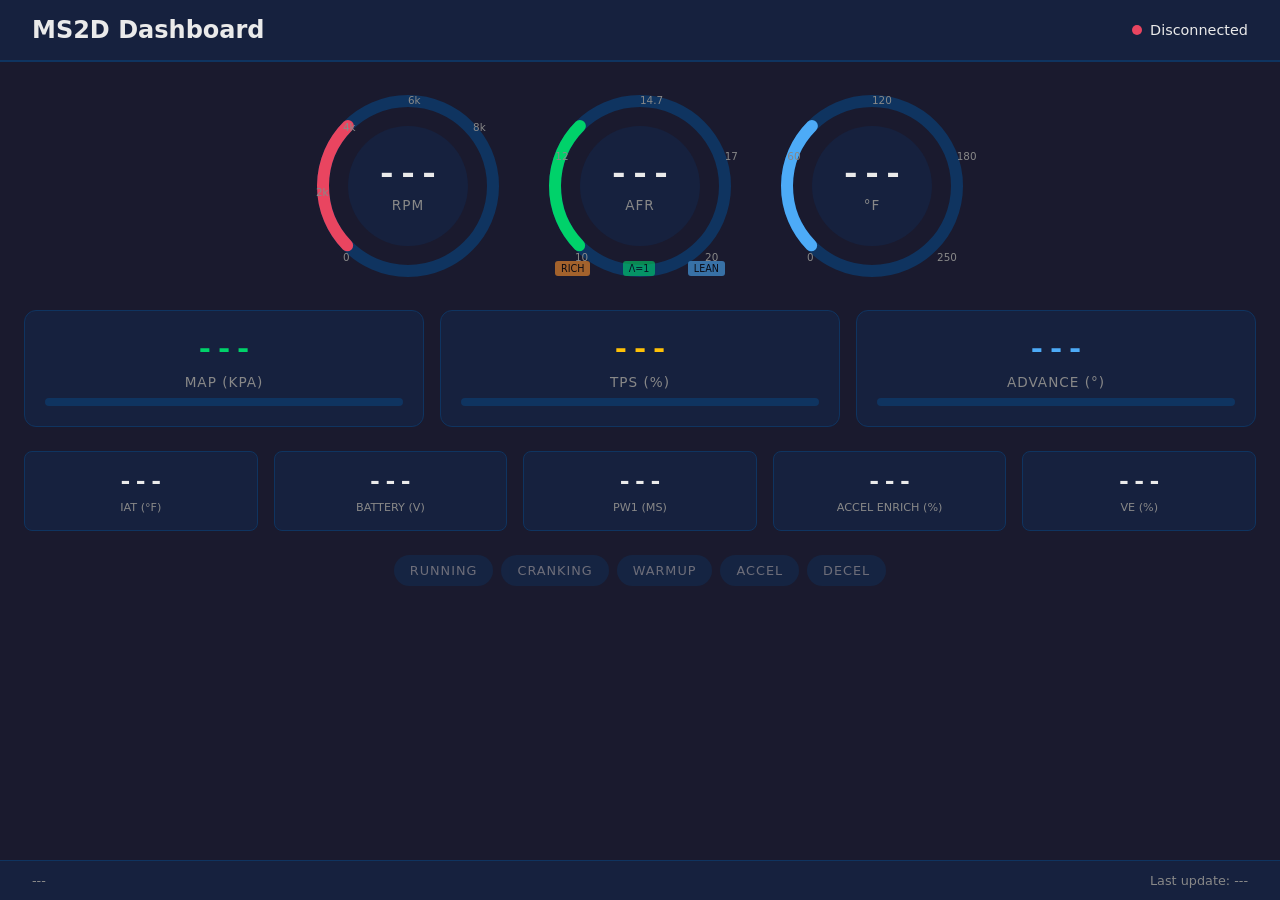
==== ms2d-dashboard/public/index.html @ 16f5a882 "Big one" ====
<!DOCTYPE html>
<html lang="en">
<head>
  <meta charset="UTF-8">
  <meta name="viewport" content="width=device-width, initial-scale=1.0">
  <title>MS2D Dashboard</title>
  <link rel="stylesheet" href="style.css">
</head>
<body>
  <header>
    <h1>MS2D Dashboard</h1>
    <div id="status" class="status disconnected">
      <span class="dot"></span>
      <span id="status-text">Disconnected</span>
    </div>
  </header>

  <main>
    <!-- Round Gauges -->
    <section class="round-gauges">
      <!-- RPM Gauge -->
      <div class="round-gauge" data-gauge="rpm">
        <svg viewBox="0 0 200 200">
          <circle class="gauge-bg" cx="100" cy="100" r="85" />
          <circle class="gauge-arc" id="rpm-arc" cx="100" cy="100" r="85" />
          <circle class="gauge-center" cx="100" cy="100" r="60" />
        </svg>
        <div class="gauge-content">
          <div class="gauge-value" id="rpm-round">---</div>
          <div class="gauge-unit">RPM</div>
        </div>
        <div class="gauge-ticks">
          <span class="tick" style="--angle: -135deg">0</span>
          <span class="tick" style="--angle: -90deg">2k</span>
          <span class="tick" style="--angle: -45deg">4k</span>
          <span class="tick" style="--angle: 0deg">6k</span>
          <span class="tick" style="--angle: 45deg">8k</span>
        </div>
      </div>

      <!-- AFR Gauge -->
      <div class="round-gauge" data-gauge="afr">
        <svg viewBox="0 0 200 200">
          <circle class="gauge-bg" cx="100" cy="100" r="85" />
          <circle class="gauge-arc afr-arc" id="afr-arc" cx="100" cy="100" r="85" />
          <circle class="gauge-center" cx="100" cy="100" r="60" />
        </svg>
        <div class="gauge-content">
          <div class="gauge-value" id="afr-round">---</div>
          <div class="gauge-unit">AFR</div>
        </div>
        <div class="gauge-ticks">
          <span class="tick" style="--angle: -135deg">10</span>
          <span class="tick" style="--angle: -67deg">12</span>
          <span class="tick" style="--angle: 0deg">14.7</span>
          <span class="tick" style="--angle: 67deg">17</span>
          <span class="tick" style="--angle: 135deg">20</span>
        </div>
        <div class="afr-zones">
          <span class="zone rich">Rich</span>
          <span class="zone stoich">λ=1</span>
          <span class="zone lean">Lean</span>
        </div>
      </div>

      <!-- Coolant Gauge -->
      <div class="round-gauge" data-gauge="coolant">
        <svg viewBox="0 0 200 200">
          <circle class="gauge-bg" cx="100" cy="100" r="85" />
          <circle class="gauge-arc coolant-arc" id="coolant-arc" cx="100" cy="100" r="85" />
          <circle class="gauge-center" cx="100" cy="100" r="60" />
        </svg>
        <div class="gauge-content">
          <div class="gauge-value" id="coolant-round">---</div>
          <div class="gauge-unit">°F</div>
        </div>
        <div class="gauge-ticks">
          <span class="tick" style="--angle: -135deg">0</span>
          <span class="tick" style="--angle: -67deg">60</span>
          <span class="tick" style="--angle: 0deg">120</span>
          <span class="tick" style="--angle: 67deg">180</span>
          <span class="tick" style="--angle: 135deg">250</span>
        </div>
      </div>
    </section>

    <!-- Bar Gauges -->
    <section class="gauges">
      <div class="gauge map">
        <div class="gauge-value" id="map">---</div>
        <div class="gauge-label">MAP (kPa)</div>
        <div class="gauge-bar">
          <div class="gauge-fill" id="map-bar"></div>
        </div>
      </div>

      <div class="gauge tps">
        <div class="gauge-value" id="tps">---</div>
        <div class="gauge-label">TPS (%)</div>
        <div class="gauge-bar">
          <div class="gauge-fill" id="tps-bar"></div>
        </div>
      </div>

      <div class="gauge advance-gauge">
        <div class="gauge-value" id="advance">---</div>
        <div class="gauge-label">Advance (°)</div>
        <div class="gauge-bar">
          <div class="gauge-fill" id="advance-bar"></div>
        </div>
      </div>
    </section>

    <!-- Secondary Values -->
    <section class="values">
      <div class="value-card">
        <div class="value" id="mat">---</div>
        <div class="label">IAT (°F)</div>
      </div>

      <div class="value-card">
        <div class="value" id="batteryVoltage">---</div>
        <div class="label">Battery (V)</div>
      </div>

      <div class="value-card">
        <div class="value" id="pulseWidth1">---</div>
        <div class="label">PW1 (ms)</div>
      </div>

      <div class="value-card">
        <div class="value" id="dutyCycle1">---</div>
        <div class="label">Accel Enrich (%)</div>
      </div>

      <div class="value-card">
        <div class="value" id="veCurr1">---</div>
        <div class="label">VE (%)</div>
      </div>
    </section>

    <!-- Engine Status Flags -->
    <section class="flags">
      <div class="flag" id="flag-running">Running</div>
      <div class="flag" id="flag-cranking">Cranking</div>
      <div class="flag" id="flag-warmup">Warmup</div>
      <div class="flag" id="flag-accel">Accel</div>
      <div class="flag" id="flag-decel">Decel</div>
    </section>
  </main>

  <footer>
    <span id="signature">---</span>
    <span id="poll-time">Last update: ---</span>
  </footer>

  <script src="app.js"></script>
</body>
</html>
---- ms2d-dashboard/public/style.css ----
* {
  box-sizing: border-box;
  margin: 0;
  padding: 0;
}

:root {
  --bg-dark: #1a1a2e;
  --bg-card: #16213e;
  --accent: #0f3460;
  --highlight: #e94560;
  --text: #eaeaea;
  --text-dim: #888;
  --green: #00d26a;
  --yellow: #ffc107;
  --red: #e94560;
  --blue: #4dabf7;
  --orange: #ff922b;
}

body {
  font-family: 'Segoe UI', system-ui, sans-serif;
  background: var(--bg-dark);
  color: var(--text);
  min-height: 100vh;
  display: flex;
  flex-direction: column;
}

header {
  display: flex;
  justify-content: space-between;
  align-items: center;
  padding: 1rem 2rem;
  background: var(--bg-card);
  border-bottom: 2px solid var(--accent);
}

header h1 {
  font-size: 1.5rem;
  font-weight: 600;
}

.status {
  display: flex;
  align-items: center;
  gap: 0.5rem;
  font-size: 0.9rem;
}

.status .dot {
  width: 10px;
  height: 10px;
  border-radius: 50%;
  background: var(--red);
}

.status.connected .dot {
  background: var(--green);
  box-shadow: 0 0 8px var(--green);
}

main {
  flex: 1;
  padding: 1.5rem;
  display: flex;
  flex-direction: column;
  gap: 1.5rem;
}

/* ==================== ROUND GAUGES ==================== */
.round-gauges {
  display: flex;
  justify-content: center;
  gap: 2rem;
  flex-wrap: wrap;
}

.round-gauge {
  position: relative;
  width: 200px;
  height: 200px;
}

.round-gauge svg {
  width: 100%;
  height: 100%;
  transform: rotate(-135deg);
}

.round-gauge circle {
  fill: none;
  stroke-width: 12;
  stroke-linecap: round;
}

.round-gauge .gauge-bg {
  stroke: var(--accent);
}

.round-gauge .gauge-arc {
  stroke: var(--highlight);
  stroke-dasharray: 401;
  stroke-dashoffset: 401;
  transition: stroke-dashoffset 0.2s ease-out, stroke 0.3s;
}

.round-gauge .gauge-arc.afr-arc {
  stroke: var(--green);
}

.round-gauge .gauge-arc.coolant-arc {
  stroke: var(--blue);
}

.round-gauge .gauge-center {
  fill: var(--bg-card);
  stroke: none;
}

.round-gauge .gauge-content {
  position: absolute;
  top: 50%;
  left: 50%;
  transform: translate(-50%, -50%);
  text-align: center;
}

.round-gauge .gauge-value {
  font-size: 2.2rem;
  font-weight: 700;
  font-family: 'Courier New', monospace;
  color: var(--text);
  line-height: 1;
}

.round-gauge .gauge-unit {
  font-size: 0.85rem;
  color: var(--text-dim);
  text-transform: uppercase;
  letter-spacing: 1px;
  margin-top: 0.25rem;
}

.round-gauge .gauge-ticks {
  position: absolute;
  top: 0;
  left: 0;
  width: 100%;
  height: 100%;
  pointer-events: none;
}

.round-gauge .tick {
  position: absolute;
  font-size: 0.65rem;
  color: var(--text-dim);
  top: 50%;
  left: 50%;
  transform-origin: center;
  transform: 
    rotate(var(--angle)) 
    translateY(-92px) 
    rotate(calc(-1 * var(--angle)));
}

.round-gauge .afr-zones {
  position: absolute;
  bottom: 10px;
  left: 0;
  width: 100%;
  display: flex;
  justify-content: space-between;
  padding: 0 15px;
  font-size: 0.6rem;
  text-transform: uppercase;
}

.afr-zones .zone {
  padding: 2px 6px;
  border-radius: 3px;
  opacity: 0.6;
}

.afr-zones .rich { background: var(--orange); color: #000; }
.afr-zones .stoich { background: var(--green); color: #000; }
.afr-zones .lean { background: var(--blue); color: #000; }

.round-gauge[data-gauge="rpm"] .gauge-arc.redline {
  stroke: var(--red);
}

.round-gauge[data-gauge="coolant"] .gauge-arc.cold { stroke: var(--blue); }
.round-gauge[data-gauge="coolant"] .gauge-arc.normal { stroke: var(--green); }
.round-gauge[data-gauge="coolant"] .gauge-arc.hot { stroke: var(--orange); }
.round-gauge[data-gauge="coolant"] .gauge-arc.danger { stroke: var(--red); }

.round-gauge[data-gauge="afr"] .gauge-arc.rich { stroke: var(--orange); }
.round-gauge[data-gauge="afr"] .gauge-arc.stoich { stroke: var(--green); }
.round-gauge[data-gauge="afr"] .gauge-arc.lean { stroke: var(--blue); }

/* ==================== BAR GAUGES ==================== */
.gauges {
  display: grid;
  grid-template-columns: repeat(auto-fit, minmax(180px, 1fr));
  gap: 1rem;
}

.gauge {
  background: var(--bg-card);
  border-radius: 12px;
  padding: 1.25rem;
  text-align: center;
  border: 1px solid var(--accent);
}

.gauge .gauge-value {
  font-size: 2rem;
  font-weight: 700;
  font-family: 'Courier New', monospace;
  color: var(--green);
}

.gauge.map .gauge-value { color: var(--green); }
.gauge.tps .gauge-value { color: var(--yellow); }
.gauge.advance-gauge .gauge-value { color: var(--blue); }

.gauge-label {
  font-size: 0.85rem;
  color: var(--text-dim);
  margin: 0.4rem 0;
  text-transform: uppercase;
  letter-spacing: 1px;
}

.gauge-bar {
  height: 8px;
  background: var(--accent);
  border-radius: 4px;
  overflow: hidden;
  margin-top: 0.5rem;
}

.gauge-fill {
  height: 100%;
  width: 0%;
  border-radius: 4px;
  transition: width 0.2s ease-out;
}

.gauge.map .gauge-fill { background: var(--green); }
.gauge.tps .gauge-fill { background: var(--yellow); }
.gauge.advance-gauge .gauge-fill { background: var(--blue); }

/* ==================== VALUE CARDS ==================== */
.values {
  display: grid;
  grid-template-columns: repeat(auto-fit, minmax(110px, 1fr));
  gap: 1rem;
}

.value-card {
  background: var(--bg-card);
  border-radius: 8px;
  padding: 1rem;
  text-align: center;
  border: 1px solid var(--accent);
}

.value-card .value {
  font-size: 1.6rem;
  font-weight: 600;
  font-family: 'Courier New', monospace;
  color: var(--text);
}

.value-card .label {
  font-size: 0.7rem;
  color: var(--text-dim);
  margin-top: 0.25rem;
  text-transform: uppercase;
}

/* ==================== STATUS FLAGS ==================== */
.flags {
  display: flex;
  flex-wrap: wrap;
  gap: 0.5rem;
  justify-content: center;
}

.flag {
  padding: 0.5rem 1rem;
  background: var(--accent);
  border-radius: 20px;
  font-size: 0.8rem;
  text-transform: uppercase;
  letter-spacing: 1px;
  opacity: 0.4;
  transition: all 0.2s;
}

.flag.active {
  opacity: 1;
  background: var(--green);
  color: #000;
  box-shadow: 0 0 10px var(--green);
}

.flag.warning {
  background: var(--yellow);
  color: #000;
}

/* ==================== FOOTER ==================== */
footer {
  display: flex;
  justify-content: space-between;
  padding: 0.75rem 2rem;
  background: var(--bg-card);
  border-top: 1px solid var(--accent);
  font-size: 0.8rem;
  color: var(--text-dim);
}

/* ==================== RESPONSIVE ==================== */
@media (max-width: 700px) {
  header { padding: 1rem; }
  main { padding: 1rem; }
  
  .round-gauges { gap: 1rem; }
  
  .round-gauge {
    width: 150px;
    height: 150px;
  }
  
  .round-gauge .gauge-value { font-size: 1.6rem; }
  
  .round-gauge .tick {
    font-size: 0.55rem;
    transform: 
      rotate(var(--angle)) 
      translateY(-70px) 
      rotate(calc(-1 * var(--angle)));
  }
  
  .gauge .gauge-value { font-size: 1.6rem; }
  .value-card .value { font-size: 1.3rem; }
}
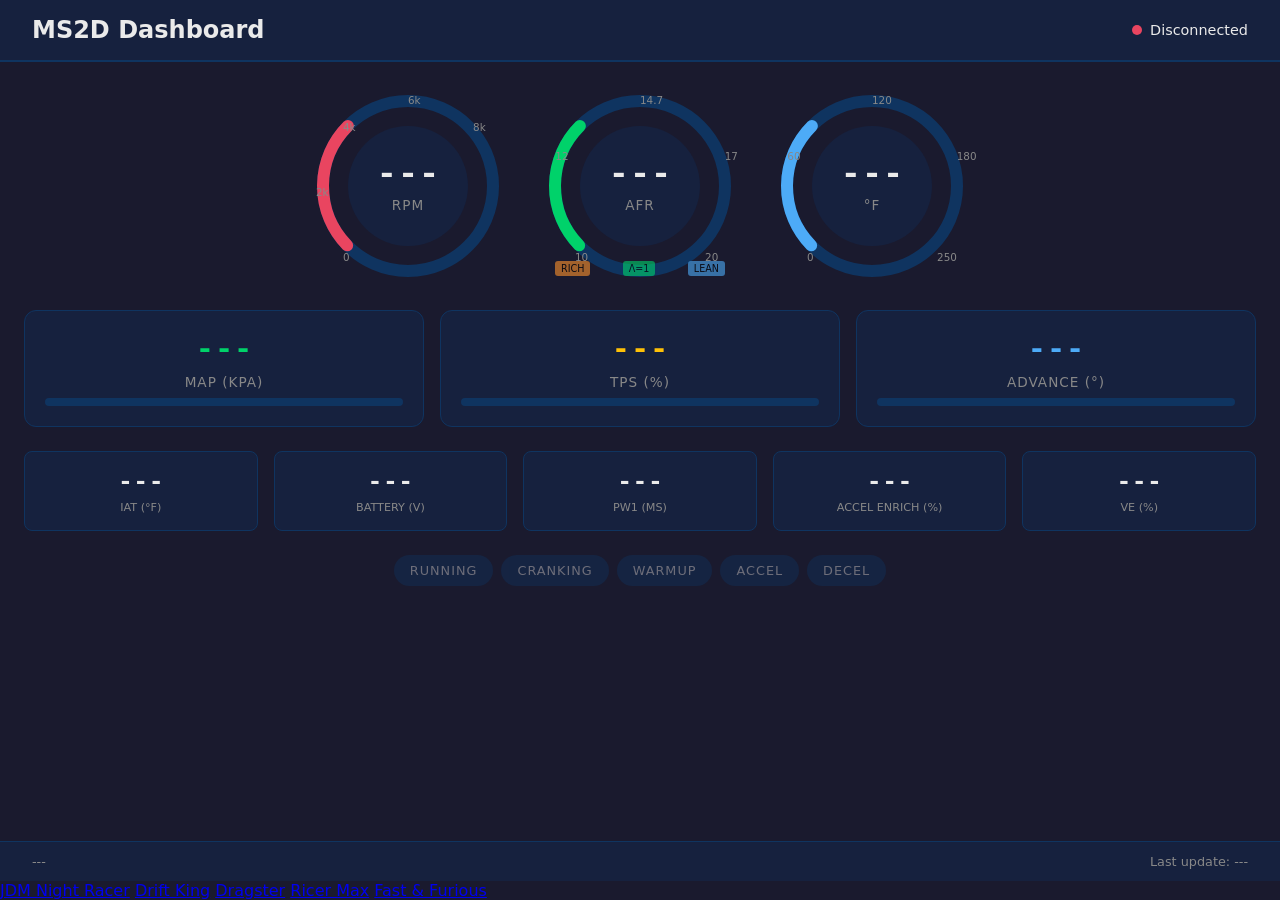
==== commit 6d87b759: "Fun dashboards" ====
--- a/ms2d-dashboard/public/index.html
+++ b/ms2d-dashboard/public/index.html
@@ -157,3 +157,13 @@
   <script src="app.js"></script>
 </body>
 </html>
+
+<div class="navbar">
+    <a href="/">JDM Night Racer</a>
+    <a href="/drift">Drift King</a>
+    <a href="/drag">Dragster</a>
+    <a href="/ricer">Ricer Max</a>
+    <a href="/fnf">Fast & Furious</a>
+  </div>
+  <div id="dashboard-content"></div>
+  <script src="/app.js"></script>
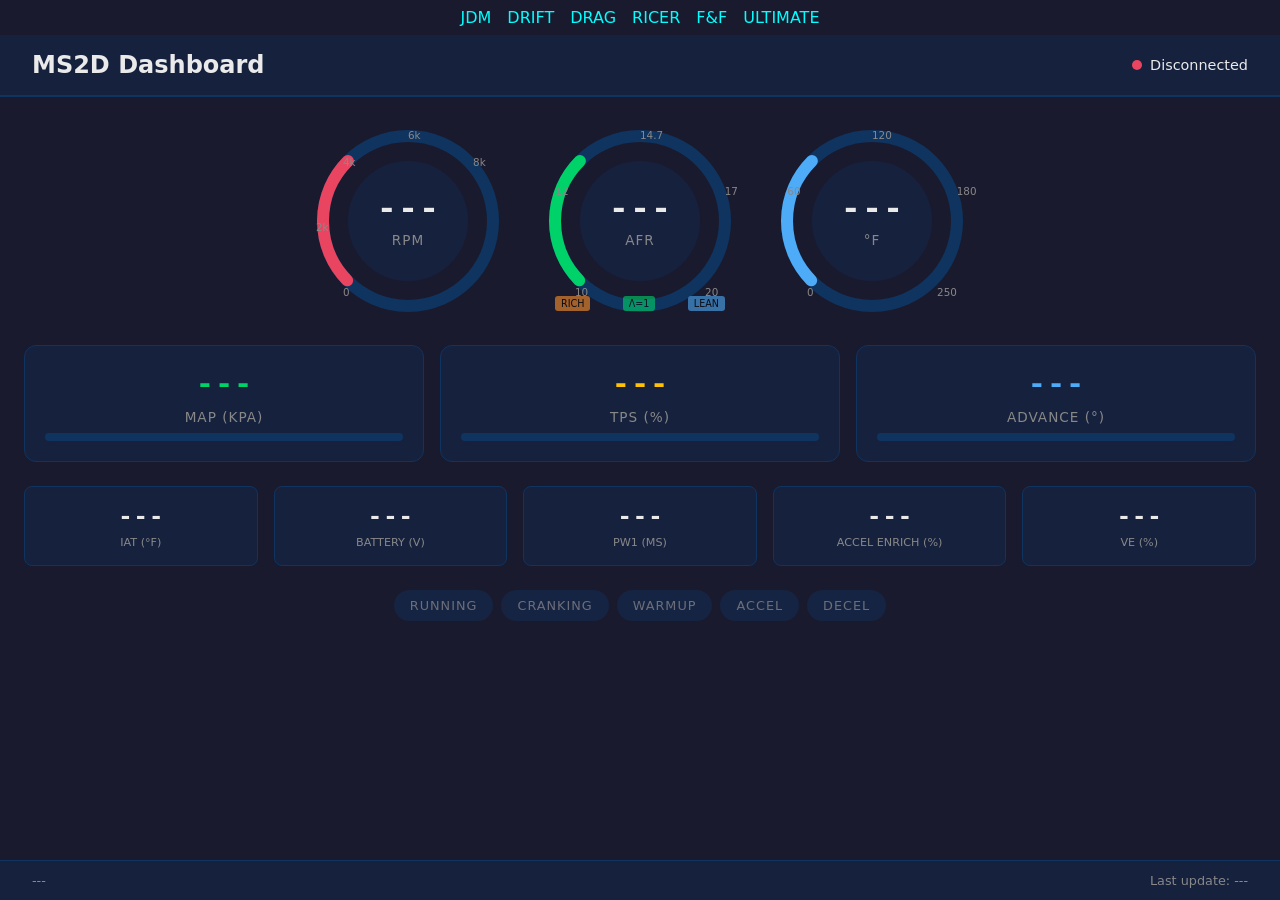
==== commit 9d934c2b: "More dashboards" ====
--- a/ms2d-dashboard/public/index.html
+++ b/ms2d-dashboard/public/index.html
@@ -7,6 +7,16 @@
   <link rel="stylesheet" href="style.css">
 </head>
 <body>
+  <!-- Theme Navigation -->
+  <nav class="theme-nav" style="display:flex;gap:1rem;padding:0.5rem 1rem;background:#1a1a2e;justify-content:center;">
+    <a href="/" style="color:#0ff;text-decoration:none;">JDM</a>
+    <a href="/drift" style="color:#0ff;text-decoration:none;">DRIFT</a>
+    <a href="/drag" style="color:#0ff;text-decoration:none;">DRAG</a>
+    <a href="/ricer" style="color:#0ff;text-decoration:none;">RICER</a>
+    <a href="/fnf" style="color:#0ff;text-decoration:none;">F&F</a>
+    <a href="/ultimate" style="color:#0ff;text-decoration:none;">ULTIMATE</a>
+  </nav>
+
   <header>
     <h1>MS2D Dashboard</h1>
     <div id="status" class="status disconnected">
@@ -156,14 +166,4 @@
 
   <script src="app.js"></script>
 </body>
-</html>
-
-<div class="navbar">
-    <a href="/">JDM Night Racer</a>
-    <a href="/drift">Drift King</a>
-    <a href="/drag">Dragster</a>
-    <a href="/ricer">Ricer Max</a>
-    <a href="/fnf">Fast & Furious</a>
-  </div>
-  <div id="dashboard-content"></div>
-  <script src="/app.js"></script>+</html>
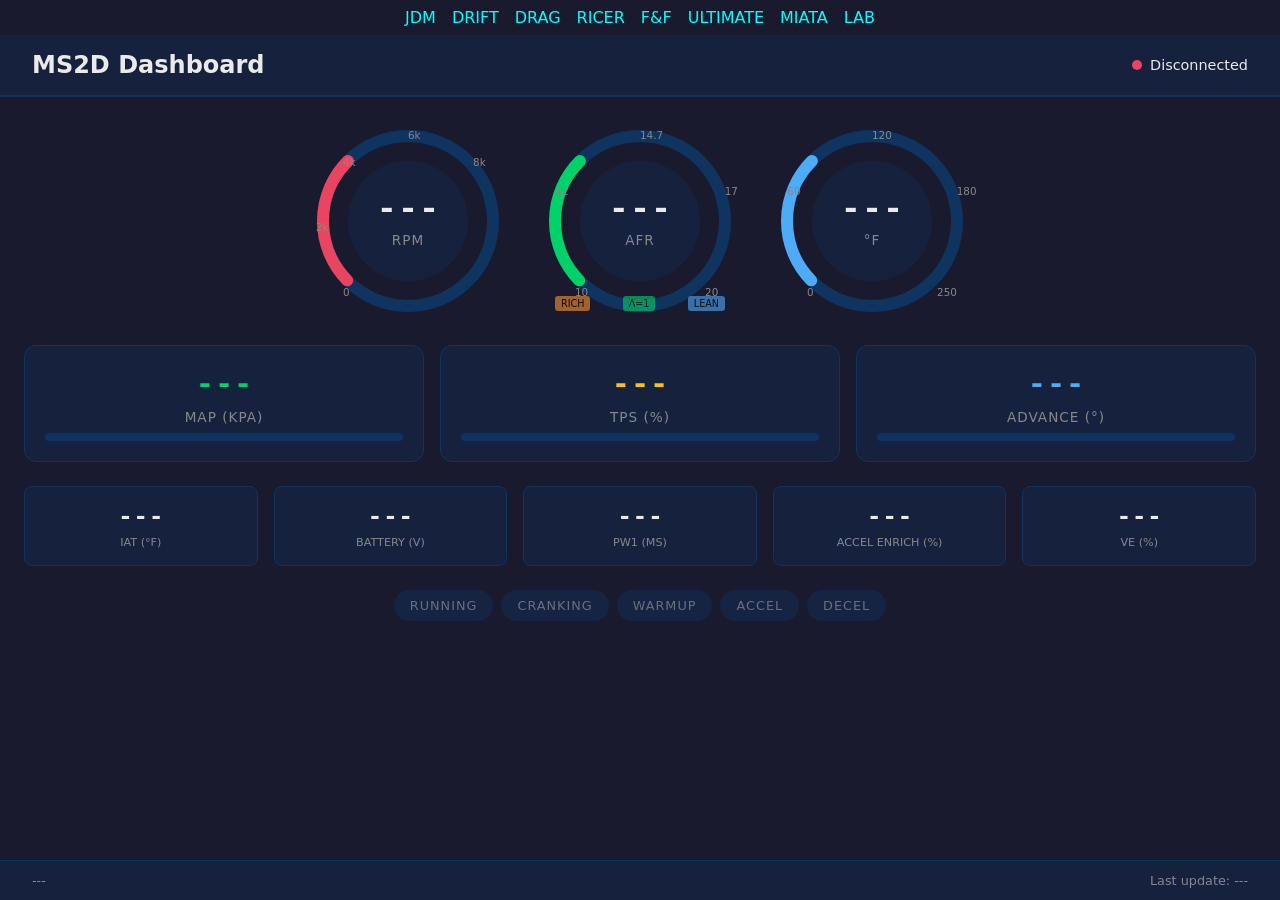
==== commit ca92987a: "Miata" ====
--- a/ms2d-dashboard/public/index.html
+++ b/ms2d-dashboard/public/index.html
@@ -15,6 +15,8 @@
     <a href="/ricer" style="color:#0ff;text-decoration:none;">RICER</a>
     <a href="/fnf" style="color:#0ff;text-decoration:none;">F&F</a>
     <a href="/ultimate" style="color:#0ff;text-decoration:none;">ULTIMATE</a>
+    <a href="/miata" style="color:#0ff;text-decoration:none;">MIATA</a>
+    <a href="/miata2" style="color:#0ff;text-decoration:none;">LAB</a>
   </nav>
 
   <header>
